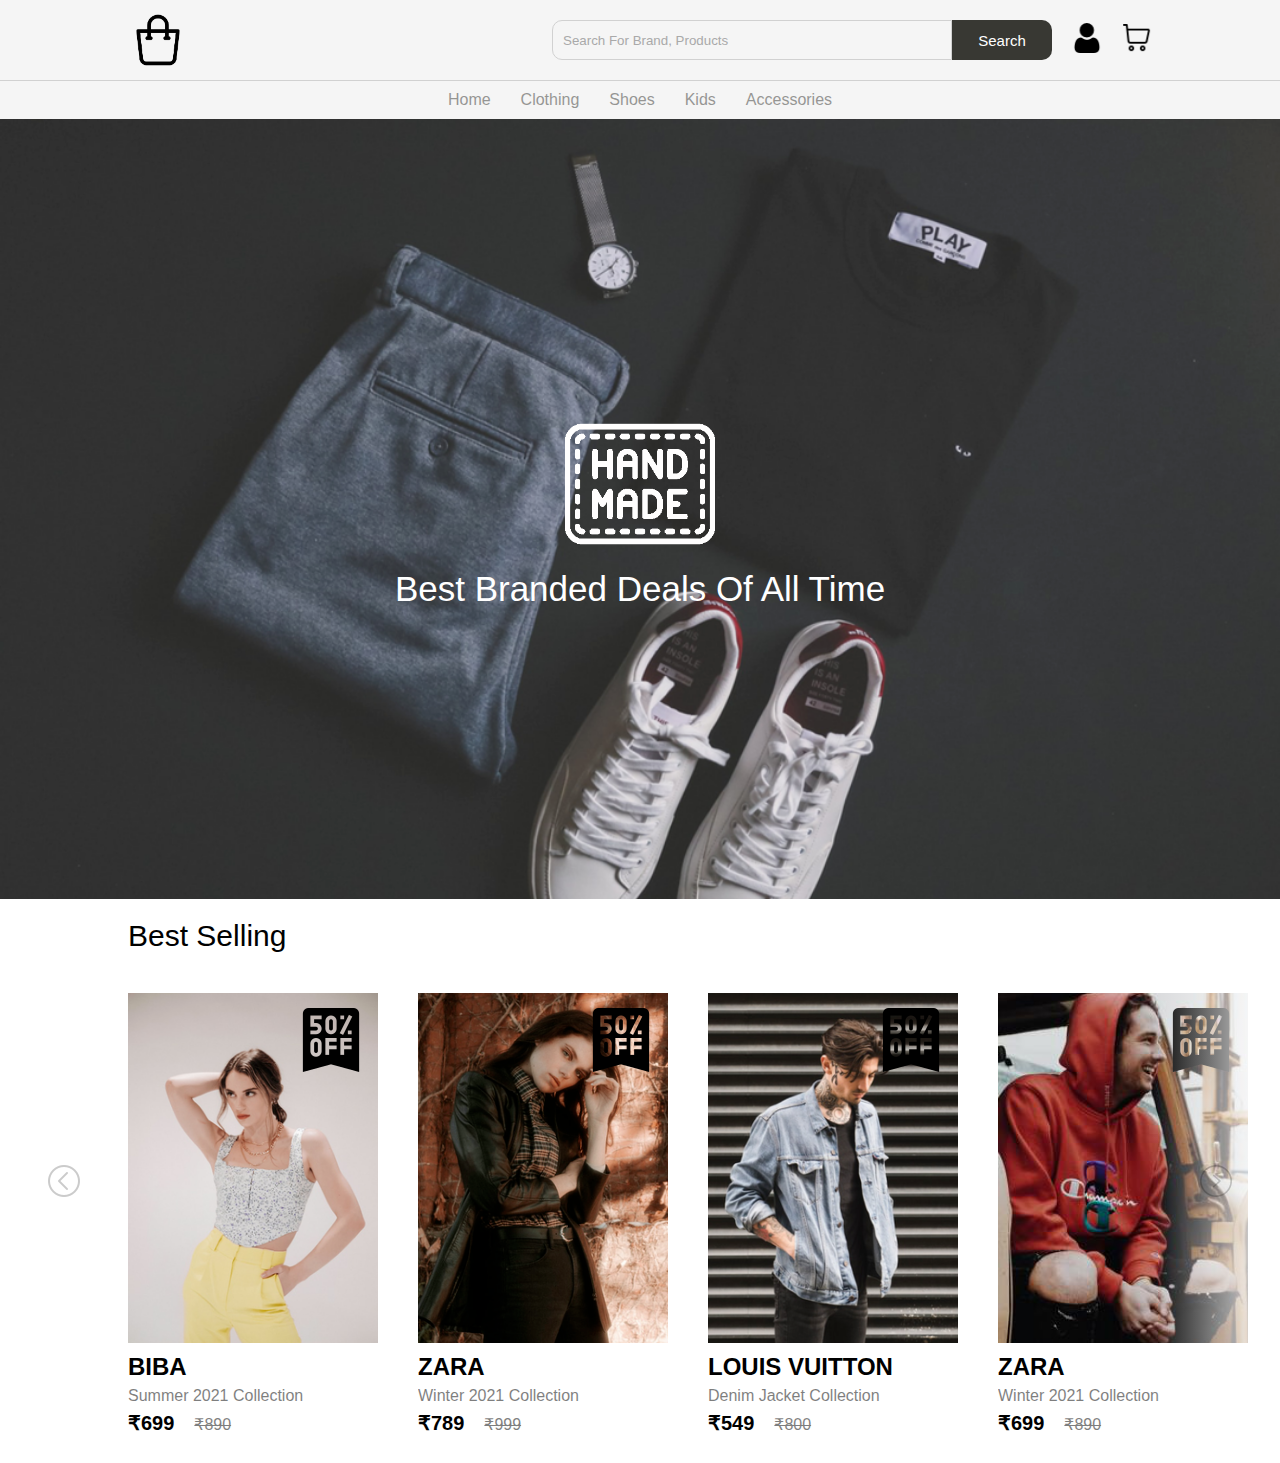
==== Container/index.html @ c37b9792 "completed : hero section" ====
<!DOCTYPE html>
<html lang="en">

<head>
    <meta charset="UTF-8">
    <meta http-equiv="X-UA-Compatible" content="IE=edge">
    <meta name="viewport" content="width=device-width, initial-scale=1.0">
    <title>E-commerce webiste</title>
    <link rel="stylesheet" href="css/home.css">
</head>

<body>
    <nav class="navBar"></nav>

    <header class="heroSection">
        <div class="herosectionContent">
            <img src="img/handmade.png" class="logo" alt="">
            <p class="subHeading">Best branded deals of all time</p>
        </div>
    </header>
    <section class="productHolder">
        <h2 class="productCategory">Best Selling</h2>
        <button class="preBtn"><img src="img/left-arrow.png" alt=""></button>
        <button class="nxtBtn"><img src="img/arrow-right.png" alt=""></button>
        <div class="productCardHolder">

            <div class="productCard">
                <div class="productImage">
                    <span class="discountTag"><img src="img/dicount.png" alt=""></span>
                    <img src="img/fashioncard1.png" class="productThumb" alt="">
                    <button class="productCardButton">add to cart</button>
                </div>
                <div class="productInfo">
                    <h2 class="productBand">Biba</h2>
                    <p class="productDescribtion">
                        Summer 2021 Collection
                    </p>
                    <span class="productPrice">₹699</span><span class="productActualPrice">₹890</span>
                </div>
            </div>

            <div class="productCard">
                <div class="productImage">
                    <span class="discountTag"><img src="img/dicount.png" alt=""></span>
                    <img src="img/fashioncard3.png" class="productThumb" alt="">
                    <button class="productCardButton">add to cart</button>
                </div>
                <div class="productInfo">
                    <h2 class="productBand">Zara</h2>
                    <p class="productDescribtion">
                        Winter 2021 Collection
                    </p>
                    <span class="productPrice">₹789</span><span class="productActualPrice">₹999</span>
                </div>
            </div>

            <div class="productCard">
                <div class="productImage">
                    <span class="discountTag"><img src="img/dicount.png" alt=""></span>
                    <img src="img/fashioncardmen1.png" class="productThumb" alt="">
                    <button class="productCardButton">add to cart</button>
                </div>
                <div class="productInfo">
                    <h2 class="productBand">Louis Vuitton</h2>
                    <p class="productDescribtion">
                        denim jacket Collection
                    </p>
                    <span class="productPrice">₹549</span><span class="productActualPrice">₹800</span>
                </div>
            </div>

            <div class="productCard">
                <div class="productImage">
                    <span class="discountTag"><img src="img/dicount.png" alt=""></span>
                    <img src="img/fashioncardmen2.png" class="productThumb" alt="">
                    <button class="productCardButton">add to cart</button>
                </div>
                <div class="productInfo">
                    <h2 class="productBand">Zara</h2>
                    <p class="productDescribtion">
                        Winter 2021 Collection
                    </p>
                    <span class="productPrice">₹699</span><span class="productActualPrice">₹890</span>
                </div>
            </div>

            <div class="productCard">
                <div class="productImage">
                    <span class="discountTag"><img src="img/dicount.png" alt=""></span>
                    <img src="img/fashioncardshoes.png" class="productThumb" alt="">
                    <button class="productCardButton">add to cart</button>
                </div>
                <div class="productInfo">
                    <h2 class="productBand">Zara</h2>
                    <p class="productDescribtion">
                        Winter 2021 Collection
                    </p>
                    <span class="productPrice">₹699</span><span class="productActualPrice">₹890</span>
                </div>
            </div>

            <div class="productCard">
                <div class="productImage">
                    <span class="discountTag"><img src="img/dicount.png" alt=""></span>
                    <img src="img/fashioncardbelt.png" class="productThumb" alt="">
                    <button class="productCardButton">add to cart</button>
                </div>
                <div class="productInfo">
                    <h2 class="productBand">Zara</h2>
                    <p class="productDescribtion">
                        Winter 2021 Collection
                    </p>
                    <span class="productPrice">₹699</span><span class="productActualPrice">₹890</span>
                </div>
            </div>

            <div class="productCard">
                <div class="productImage">
                    <span class="discountTag"><img src="img/dicount.png" alt=""></span>
                    <img src="img/fashioncardmen4.png" class="productThumb" alt="">
                    <button class="productCardButton">add to cart</button>
                </div>
                <div class="productInfo">
                    <h2 class="productBand">Zara</h2>
                    <p class="productDescribtion">
                        Winter 2021 Collection
                    </p>
                    <span class="productPrice">₹699</span><span class="productActualPrice">₹890</span>
                </div>
            </div>

        </div>
    </section>
    <script src="js/nav.js"></script>
    <script src="js/home.js"></script>
</body>

</html>
---- Container/css/home.css ----
@import 'nav.css';

.heroSection{
    width: 100%;
    height: calc(100vh - 120px);
    background-image: url('../img/herosectionimg.png');
    background-size: cover;
    display: flex;
    justify-content: center;
    align-items: center;
}

.herosectionContent .logo{
    height: 150px;
    display: block;
    margin: auto;
}

.herosectionContent .subHeading{
    margin-top: 10px;
    text-align: center;
    color: #fff;
    text-transform: capitalize;
    font-size: 35px;
    font-weight: 300;
}

/*section*/

.productHolder{
    position: relative;
    overflow: hidden;
    padding: 20px 0;
}

.productCategory{
    padding: 0 10vw;
    font-size: 30px;
    font-weight: 500;
    margin-bottom: 40px;
    text-transform: capitalize;
}

.productCardHolder{
    padding: 0 10vw;
    display: flex;
    overflow-x: auto;
    scroll-behavior: smooth;
}

.productCardHolder::-webkit-scrollbar{
    display: none;
}

.productCard{
    flex: 0 0 auto;
    width: 250px;
    height: 450px;
    margin-right: 40px;
}

.productImage{
    position: relative;
    width: 100%;
    height: 350px;
    overflow: hidden;
}

.productThumb{
    width: 100%;
    height: 350px;
    object-fit: cover;
}

.discountTag{
    position:absolute;
    padding: 5px;
    border-radius: 5px;
    right: 10px;
    top: 10px;
    background: transparent;
}

.productCardButton{
    position: absolute;
    bottom: 10px;
    left: 50%;
    transform: translateX(-50%);
    padding: 10px;
    width: 90%;
    text-transform: capitalize;
    border: none;
    outline: none;
    background: #fff;
    border-radius: 5px;
    transition: 0.5s;
    cursor: pointer;
    opacity: 0;
}

.productCardButton:hover{
    background: #efefef;
    transition: .5s;
}

.productCard:hover .productCardButton{
    opacity: 1;
}

.productInfo{
    width: 100%;
    height: 100px;
    padding-top: 10px;
}

.productBand{
    text-transform: uppercase;
}

.productDescribtion{
    width: 100%;
    height: 20px;
    line-height: 20px;
    overflow: hidden;
    opacity: 0.5;
    text-transform: capitalize;
    margin: 5px 0;
}

.productPrice{
    font-weight: 900;
    font-size: 20px;
}

.productActualPrice{
    margin-left: 20px;
    opacity: 0.5;
    text-decoration: line-through;
}


.preBtn, .nxtBtn{
    border: none;
    width: 10vw;
    height: 100%;
    position: absolute;
    top: 0;
    display: flex;
    justify-content: center;
    align-items: center;
    background: linear-gradient(90deg, rgba(255, 255, 255, 0) 0%,#fff 100%);
    cursor: pointer;
    z-index: 8;
}

.preBtn{
    left: 0;
    
}

.nxtBtn{
    right: 0;

}

.preBtn img, .nxtBtn img{
    opacity: 0.2;;
}

.preBtn:hover img, .nxtBtn:hover img{
    opacity: 1;
}
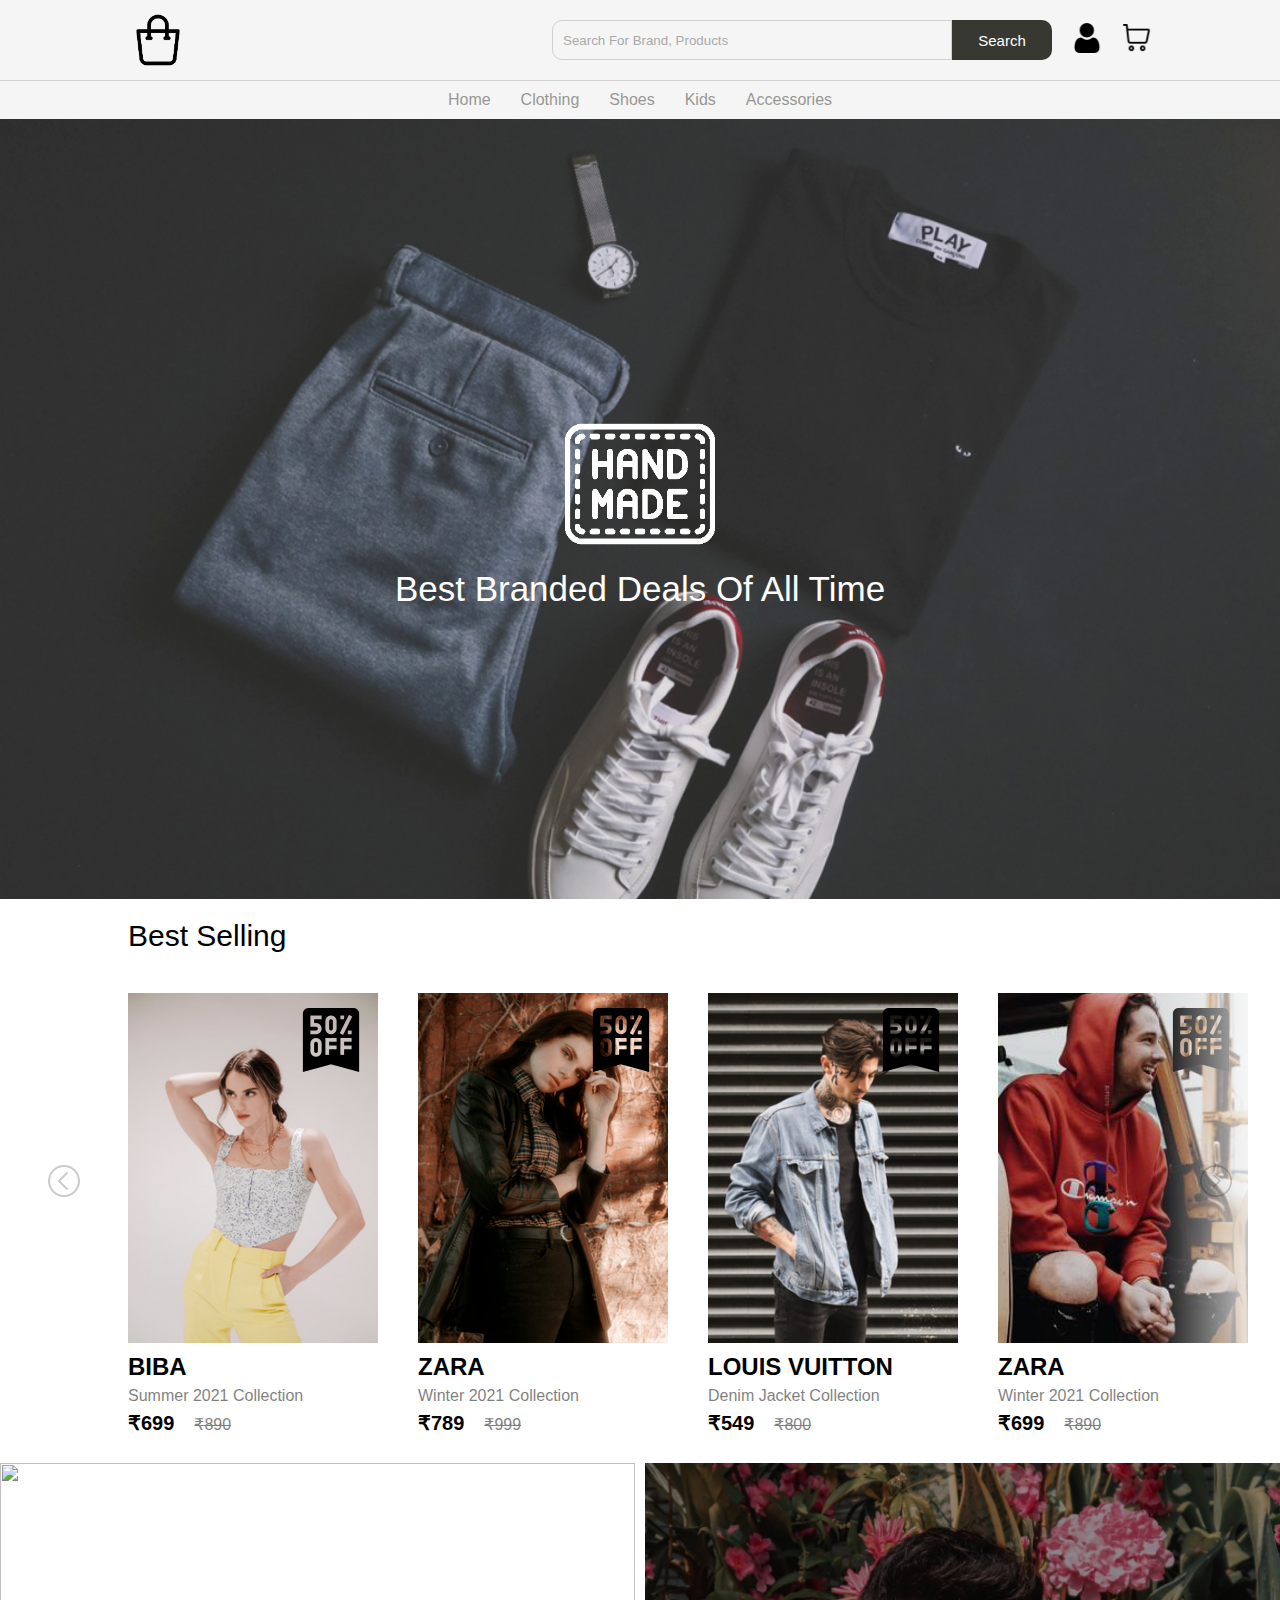
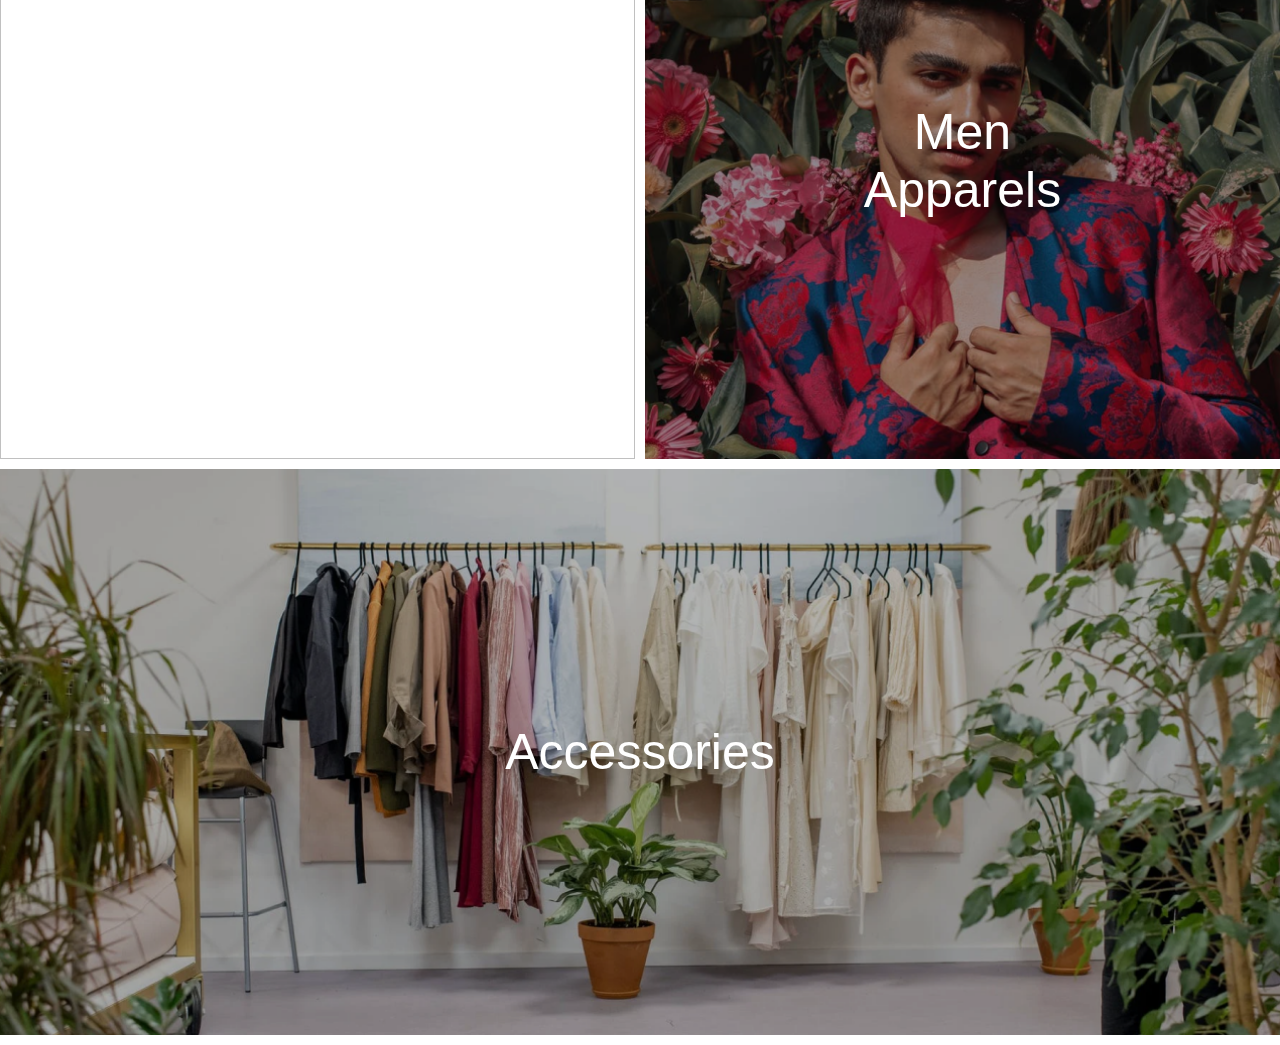
==== commit ddd5eb30: "update 22/11" ====
--- a/Container/index.html
+++ b/Container/index.html
@@ -131,6 +131,26 @@
 
         </div>
     </section>
+
+
+    <section class="collectionHolder">
+        <a href="women.html" class="collectionContainer">
+            <img src="img/women-Collection.png" alt="">
+            <p class="collectionTitle">Women <br> Apparels </p>
+        </a>
+
+        <a href="#" class="collectionContainer">
+            <img src="img/men-collection.png" alt="">
+            <p class="collectionTitle">Men <br> Apparels </p>
+        </a>
+
+        <a href="#" class="collectionContainer">
+            <img src="img/accessories-collection.png" alt="">
+            <p class="collectionTitle">Accessories </p>
+        </a>
+    </section>
+
+    
     <script src="js/nav.js"></script>
     <script src="js/home.js"></script>
 </body>
--- a/Container/css/home.css
+++ b/Container/css/home.css
@@ -171,3 +171,112 @@
     opacity: 1;
 }
 
+
+.collectionHolder{
+   width: 100%;
+   display: grid;
+   grid-template-columns: repeat(2, 1fr);
+   grid-gap: 10px; 
+}
+.collectionContainer{
+    position: relative;
+}
+
+.collectionContainer img{
+    width: 100%;
+    height: 100%;
+    object-fit: cover;
+}
+
+.collectionContainer p{
+    position: absolute;
+    top: 50%;
+    left: 50%;
+    transform: translate(-50%, -50%);
+    text-align: center;
+    color: #fff;
+    font-size: 50px;
+    text-transform: capitalize;
+}
+
+.collectionContainer:nth-child(3){
+    grid-column: span 2;
+    margin-bottom: 10px;
+}
+
+
+.womenBannerHolder{
+    width: 100%;
+   box-shadow: 5px 10px 18px #888888:
+}
+
+.bannerContainer img{
+    max-width: 100%;
+    height: auto;
+    display: block;
+    margin-left: auto;
+    margin-right: auto;
+    width: 100%;
+    border-radius: 20%;
+    transition: 0.8s ease;
+}
+.productcard{
+    position: relative;
+    padding-top: 20vh;
+}
+
+.bannerContainer img:hover{
+    transition: 1.2s ease;
+    -webkit-transform: scale(1.1);
+    -ms-transform: scale(1.1);
+    transform: scale(1.1);
+    transition: 1s ease;
+}
+
+*
+{
+  box-sizing: border-box;
+  font-family: 'Open Sans', 'Arial', sans-serif;
+}
+
+.listing
+{
+  list-style: none;
+  margin: 0;
+  padding: 0;
+  display: flex;
+  flex-wrap: wrap;
+  justify-content: space-between;
+  
+  /*just for pen positioning*/
+  position: absolute;
+  top: 20%;
+  left: 50%;
+  transform: translateX(-50%);
+  width: 900px;
+}
+
+.product
+{
+  width: 240px;
+  position: relative;
+}
+
+.product a
+{
+  text-decoration: none;
+}
+
+.img-wrapper
+{
+  display: block;
+  width: 100%;
+  height: 240px;
+  border: 1px solid #afafaf;
+  border-bottom: 0;
+  overflow: hidden;
+  text-align: center;
+}
+
+/*cardHolder*/
+
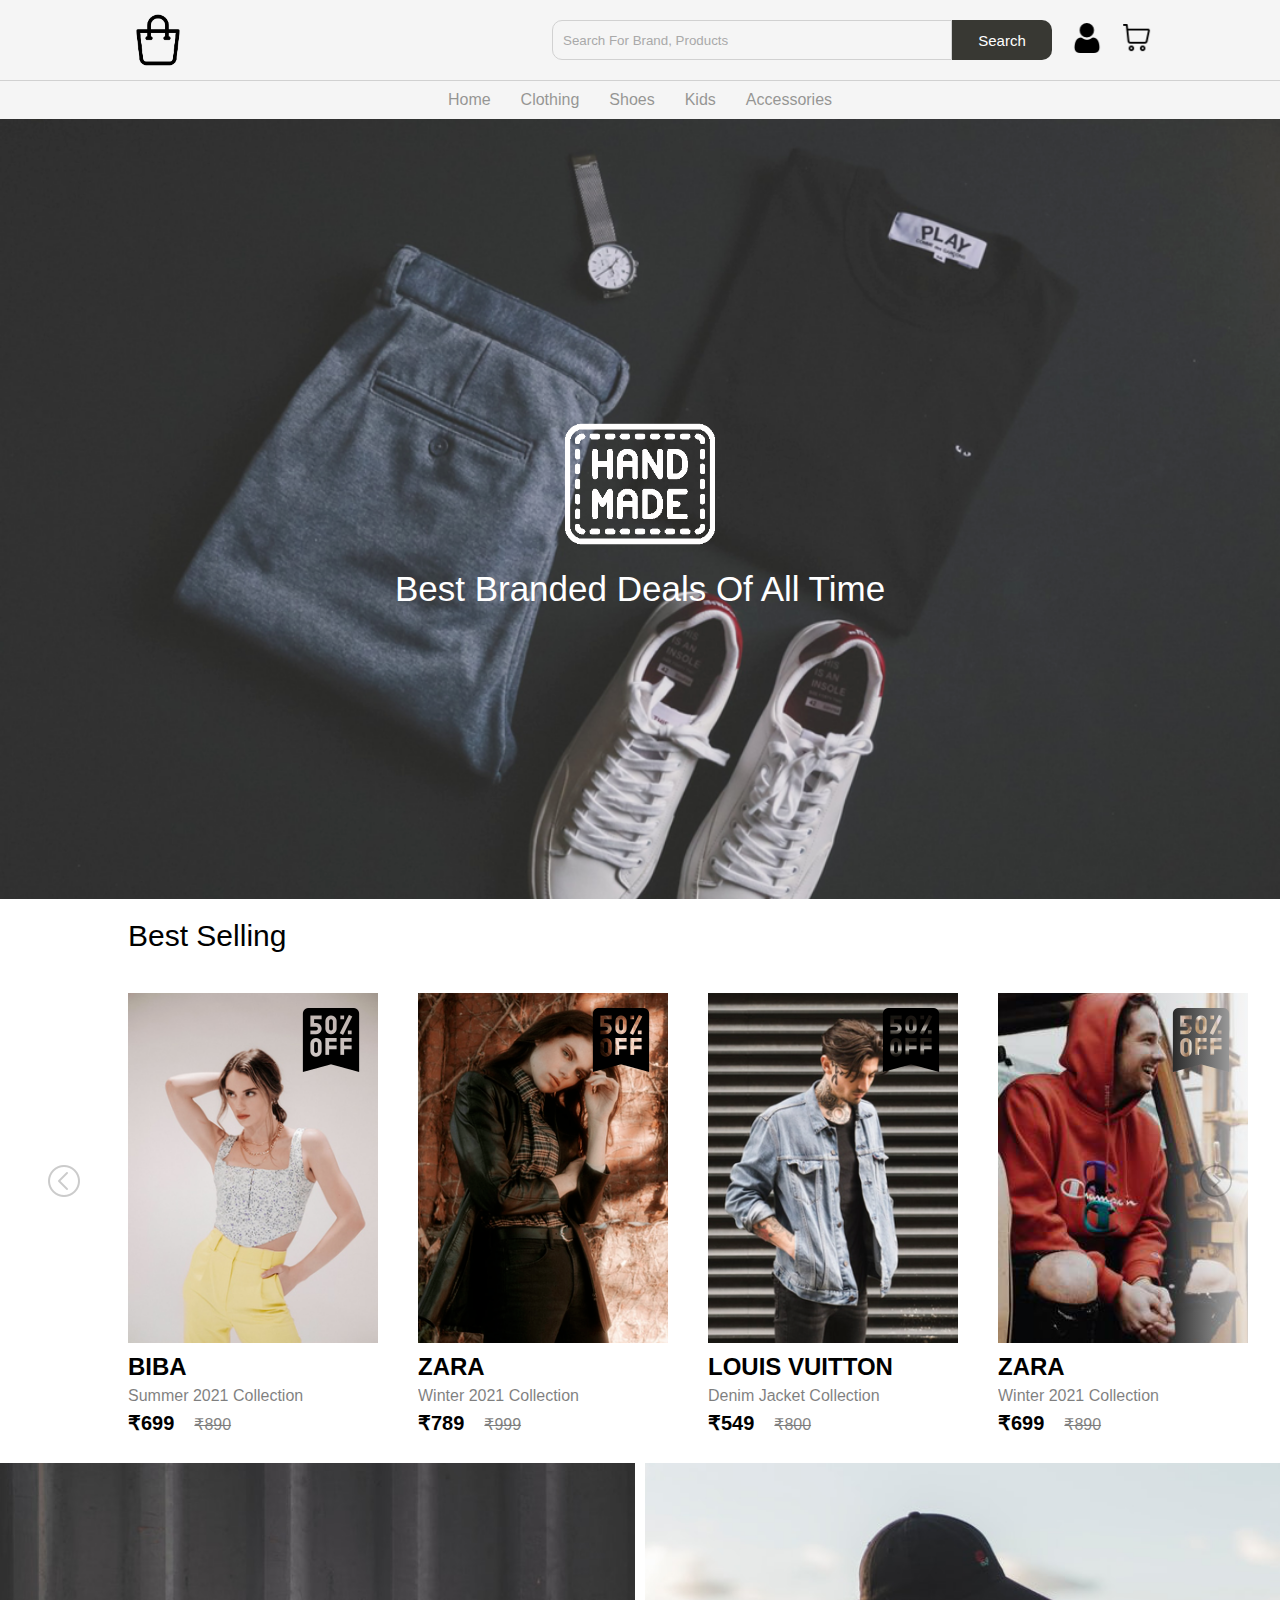
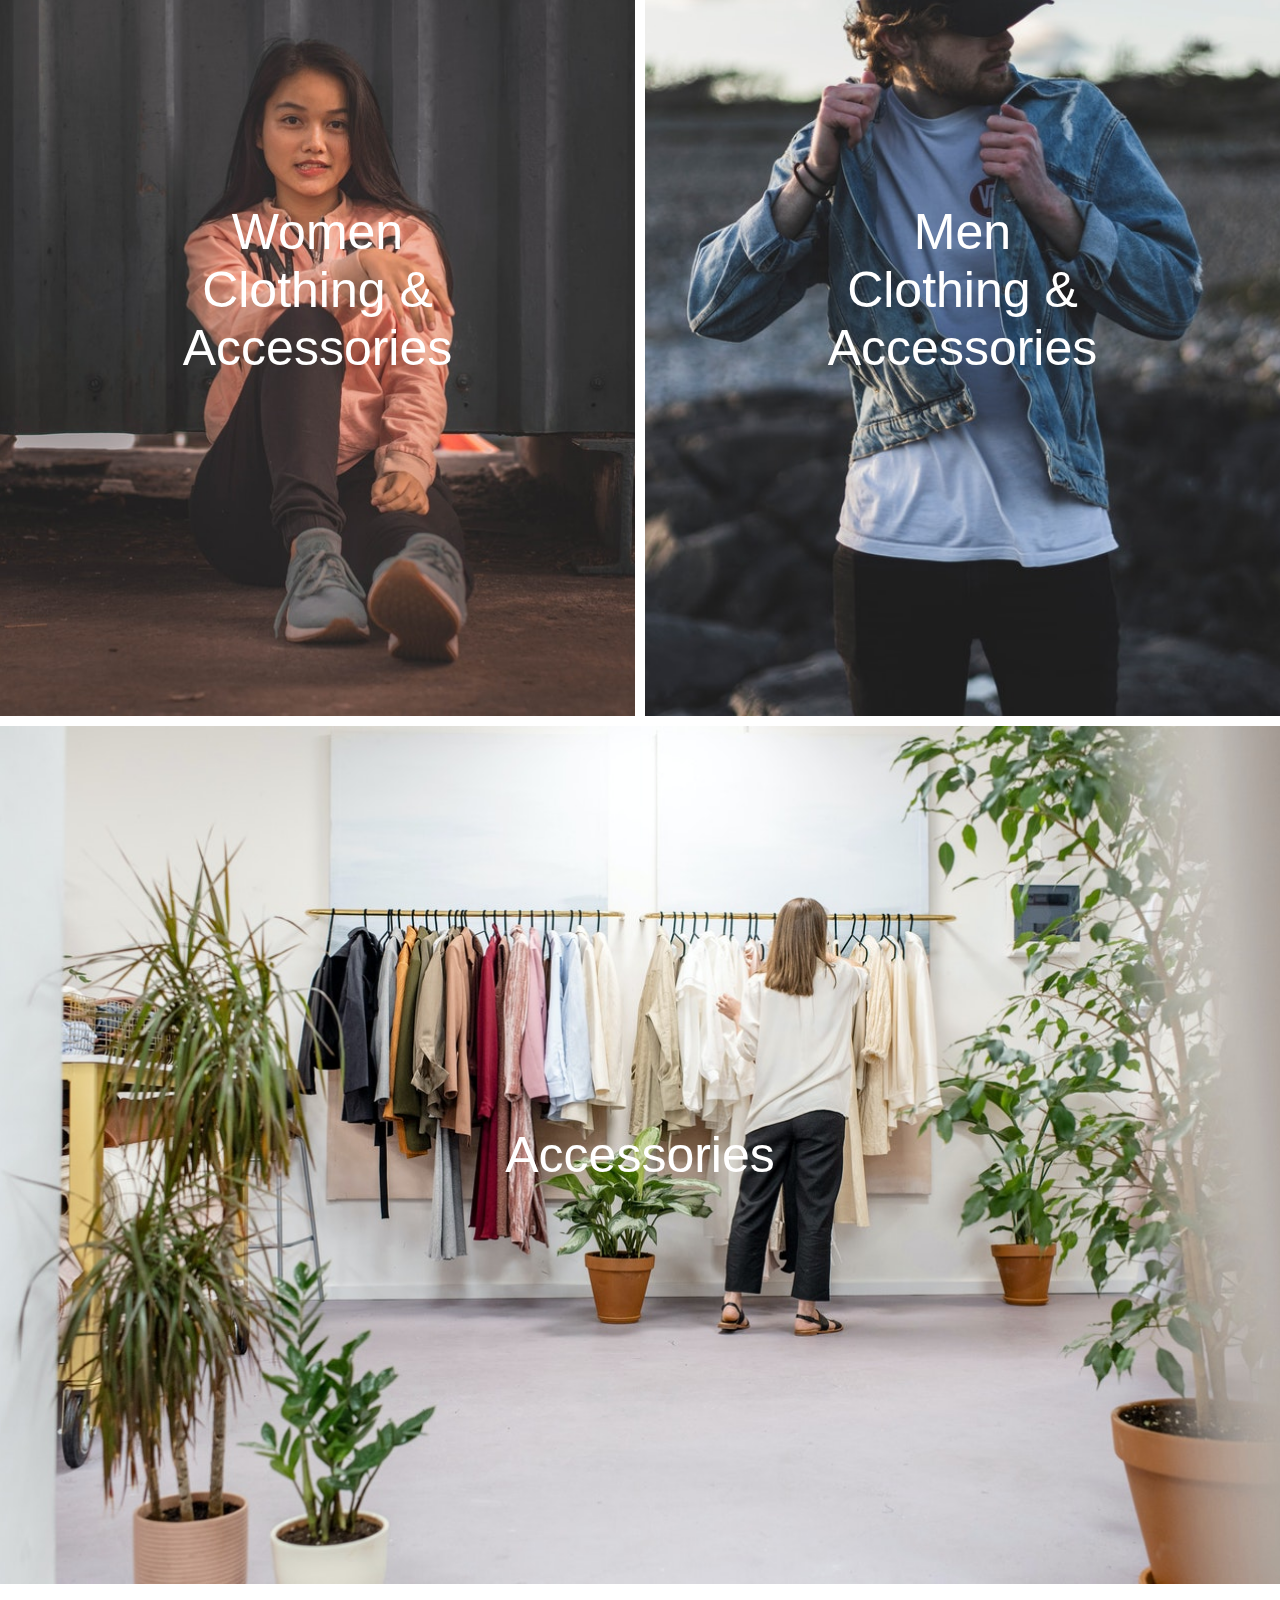
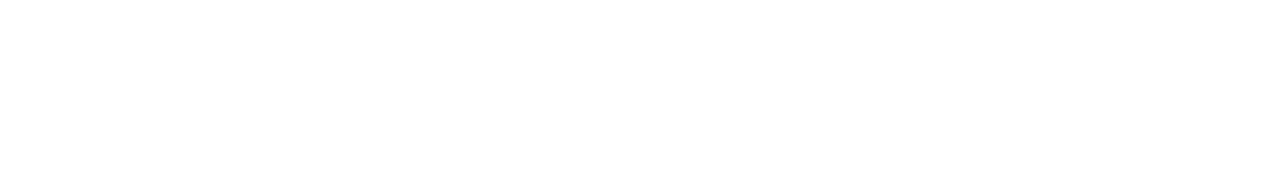
==== commit 2a40f499: "update" ====
--- a/Container/index.html
+++ b/Container/index.html
@@ -135,17 +135,17 @@
 
     <section class="collectionHolder">
         <a href="women.html" class="collectionContainer">
-            <img src="img/women-Collection.png" alt="">
-            <p class="collectionTitle">Women <br> Apparels </p>
+            <img src="img/women-collection.jpg" alt="">
+            <p class="collectionTitle">Women <br> Clothing & Accessories </p>
         </a>
 
         <a href="#" class="collectionContainer">
-            <img src="img/men-collection.png" alt="">
-            <p class="collectionTitle">Men <br> Apparels </p>
+            <img src="img/men-fashion.jpg" alt="">
+            <p class="collectionTitle">Men <br> Clothing & Accessories</p>
         </a>
 
         <a href="#" class="collectionContainer">
-            <img src="img/accessories-collection.png" alt="">
+            <img src="img/accesories.jpg" alt="">
             <p class="collectionTitle">Accessories </p>
         </a>
     </section>
--- a/Container/css/home.css
+++ b/Container/css/home.css
@@ -177,6 +177,8 @@
    display: grid;
    grid-template-columns: repeat(2, 1fr);
    grid-gap: 10px; 
+   margin-bottom: 20vh;
+
 }
 .collectionContainer{
     position: relative;
@@ -186,6 +188,10 @@
     width: 100%;
     height: 100%;
     object-fit: cover;
+}
+
+.collectionContainer:hover{
+    opacity: 0.8;
 }
 
 .collectionContainer p{
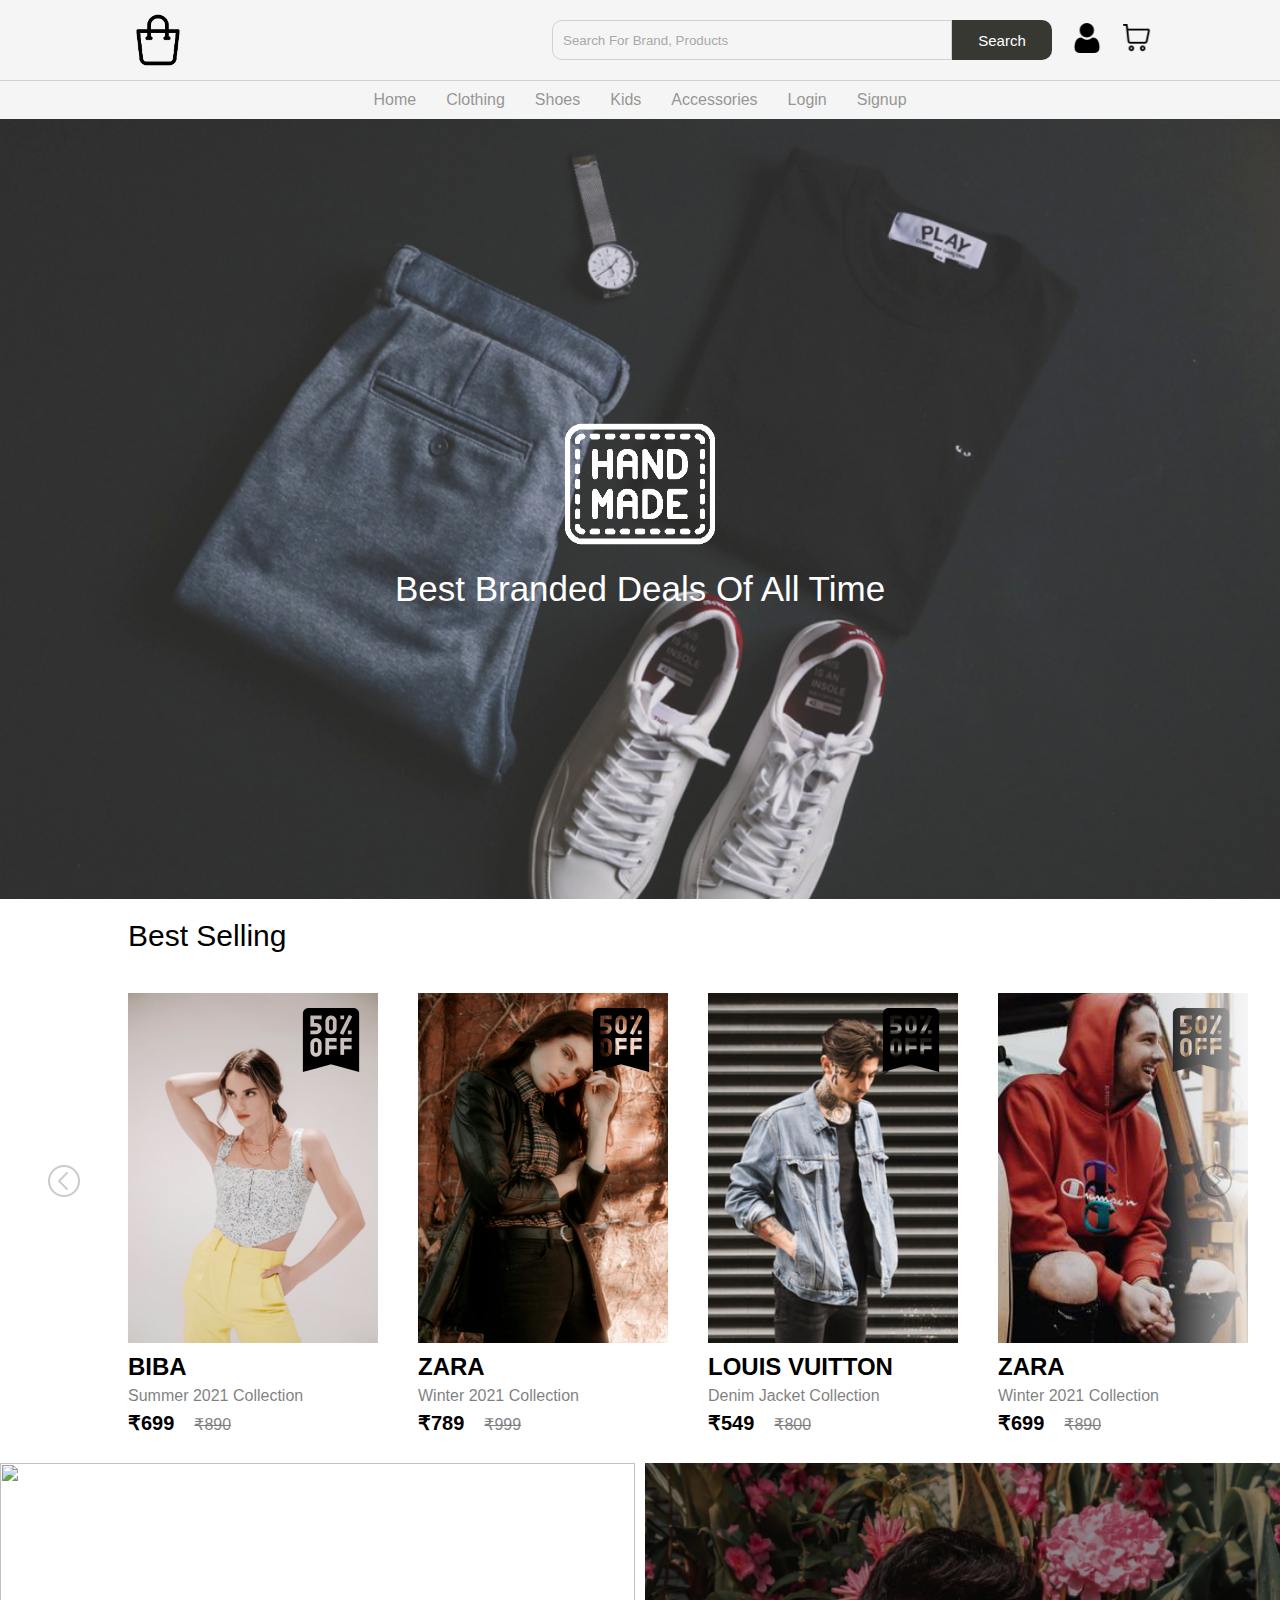
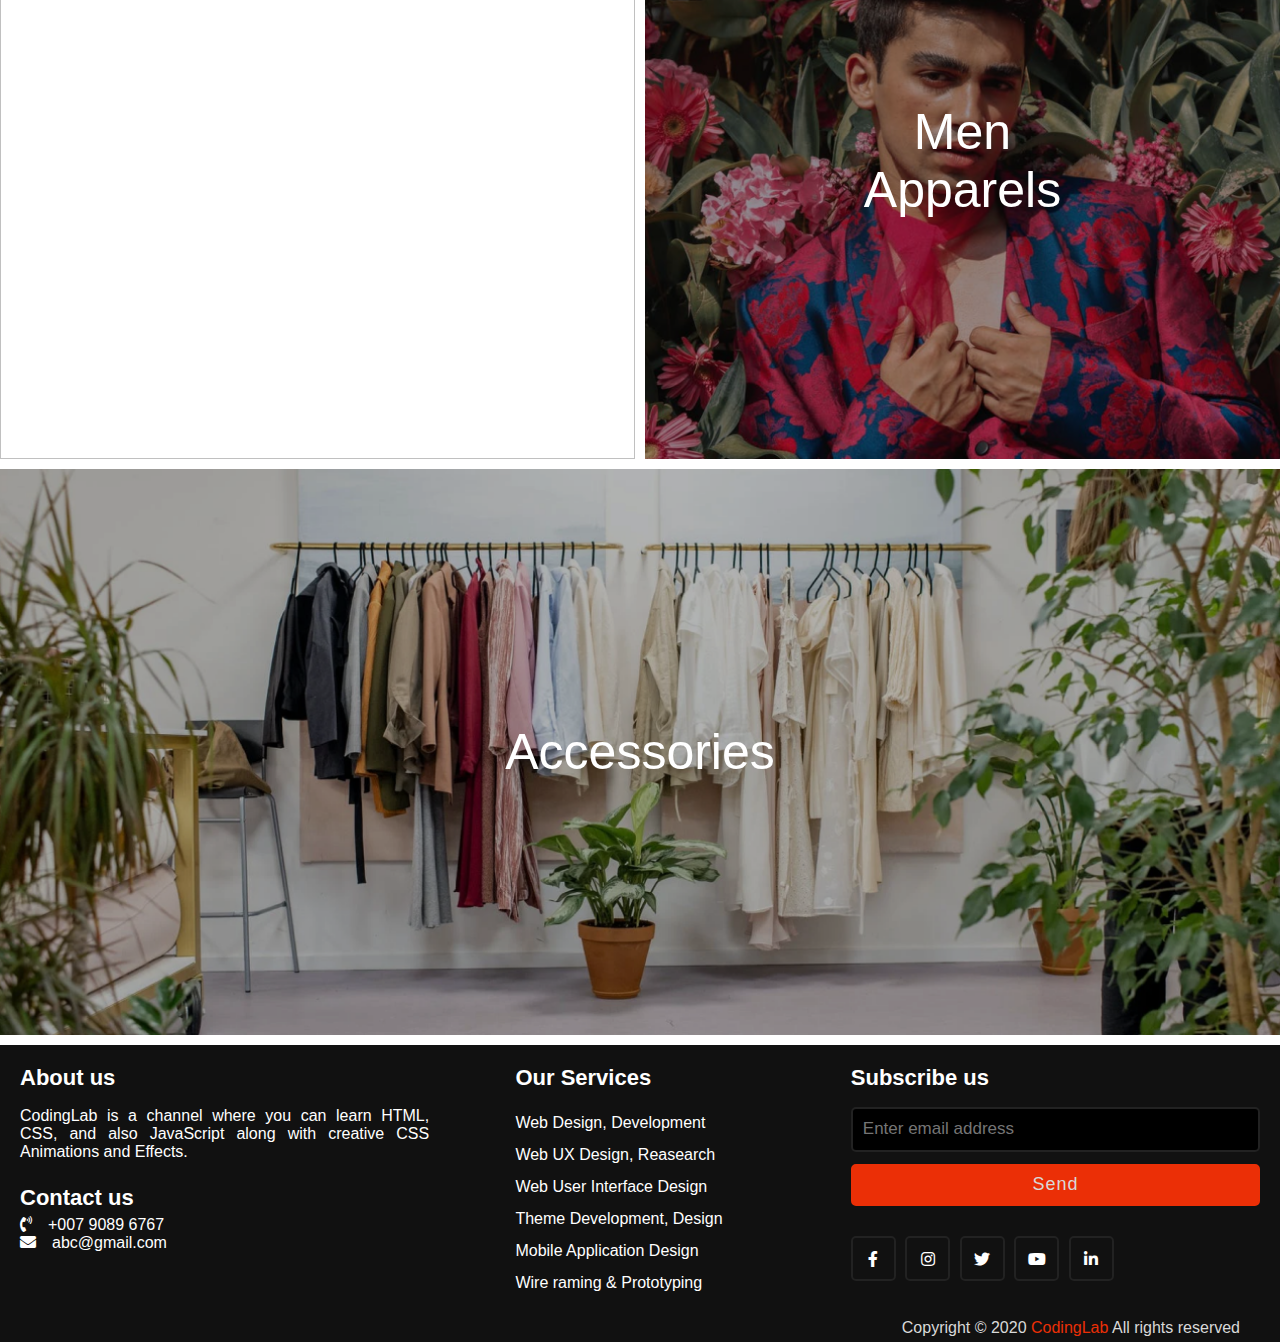
==== commit ace889a3: "update" ====
--- a/Container/index.html
+++ b/Container/index.html
@@ -6,6 +6,7 @@
     <meta http-equiv="X-UA-Compatible" content="IE=edge">
     <meta name="viewport" content="width=device-width, initial-scale=1.0">
     <title>E-commerce webiste</title>
+    <link rel="stylesheet" href="https://cdnjs.cloudflare.com/ajax/libs/font-awesome/5.15.2/css/all.min.css"/>
     <link rel="stylesheet" href="css/home.css">
 </head>
 
@@ -135,24 +136,71 @@
 
     <section class="collectionHolder">
         <a href="women.html" class="collectionContainer">
-            <img src="img/women-collection.jpg" alt="">
-            <p class="collectionTitle">Women <br> Clothing & Accessories </p>
+            <img src="img/women-Collection.png" alt="">
+            <p class="collectionTitle">Women <br> Apparels </p>
         </a>
 
         <a href="#" class="collectionContainer">
-            <img src="img/men-fashion.jpg" alt="">
-            <p class="collectionTitle">Men <br> Clothing & Accessories</p>
+            <img src="img/men-collection.png" alt="">
+            <p class="collectionTitle">Men <br> Apparels </p>
         </a>
 
         <a href="#" class="collectionContainer">
-            <img src="img/accesories.jpg" alt="">
+            <img src="img/accessories-collection.png" alt="">
             <p class="collectionTitle">Accessories </p>
         </a>
     </section>
 
+    <footer>
+        <div class="content">
+          <div class="left box">
+            <div class="upper">
+              <div class="topic">About us</div>
+              <p>CodingLab is a channel where you can learn HTML,
+              CSS, and also JavaScript along with creative CSS Animations and Effects.</p>
+            </div>
+            <div class="lower">
+              <div class="topic">Contact us</div>
+              <div class="phone">
+                <a href="#"><i class="fas fa-phone-volume"></i>+007 9089 6767</a>
+              </div>
+              <div class="email">
+                <a href="#"><i class="fas fa-envelope"></i>abc@gmail.com</a>
+              </div>
+            </div>
+          </div>
+          <div class="middle box">
+            <div class="topic">Our Services</div>
+            <div><a href="#">Web Design, Development</a></div>
+            <div><a href="#">Web UX Design, Reasearch</a></div>
+            <div><a href="#">Web User Interface Design</a></div>
+            <div><a href="#">Theme Development, Design</a></div>
+            <div><a href="#">Mobile Application Design</a></div>
+            <div><a href="#">Wire raming & Prototyping</a></div>
+          </div>
+          <div class="right box">
+            <div class="topic">Subscribe us</div>
+            <form action="#">
+              <input type="text" placeholder="Enter email address">
+              <input type="submit" name="" value="Send">
+              <div class="media-icons">
+                <a href="#"><i class="fab fa-facebook-f"></i></a>
+                <a href="#"><i class="fab fa-instagram"></i></a>
+                <a href="#"><i class="fab fa-twitter"></i></a>
+                <a href="#"><i class="fab fa-youtube"></i></a>
+                <a href="#"><i class="fab fa-linkedin-in"></i></a>
+              </div>
+            </form>
+          </div>
+        </div>
+        <div class="bottom">
+          <p>Copyright © 2020 <a href="#">CodingLab</a> All rights reserved</p>
+        </div>
+      </footer>
     
     <script src="js/nav.js"></script>
     <script src="js/home.js"></script>
+    
 </body>
 
 </html>--- a/Container/css/home.css
+++ b/Container/css/home.css
@@ -177,8 +177,6 @@
    display: grid;
    grid-template-columns: repeat(2, 1fr);
    grid-gap: 10px; 
-   margin-bottom: 20vh;
-
 }
 .collectionContainer{
     position: relative;
@@ -188,10 +186,6 @@
     width: 100%;
     height: 100%;
     object-fit: cover;
-}
-
-.collectionContainer:hover{
-    opacity: 0.8;
 }
 
 .collectionContainer p{
@@ -285,4 +279,139 @@
 }
 
 /*cardHolder*/
-
+@import url('https://fonts.googleapis.com/css2?family=Poppins:wght@200;300;400;500;600;700&display=swap');
+*{
+  margin: 0;
+  padding: 0;
+  box-sizing: border-box;
+  font-family: 'Poppins',sans-serif;
+  text-decoration: none;
+}
+footer{
+  width: 100%;
+  bottom: 0;
+  left: 0;
+  background: #111;
+}
+footer .content{
+  max-width: 1350px;
+  margin: auto;
+  padding: 20px;
+  display: flex;
+  flex-wrap: wrap;
+  justify-content: space-between;
+}
+footer .content p,a{
+  color: #fff;
+}
+footer .content .box{
+  width: 33%;
+  transition: all 0.4s ease;
+}
+footer .content .topic{
+  font-size: 22px;
+  font-weight: 600;
+  color: #fff;
+  margin-bottom: 16px;
+
+}
+footer .content p{
+  text-align: justify;
+}
+footer .content .lower .topic{
+  margin: 24px 0 5px 0;
+}
+footer .content .lower i{
+  padding-right: 16px;
+}
+footer .content .middle{
+  padding-left: 80px;
+}
+footer .content .middle a{
+  line-height: 32px;
+}
+footer .content .right input[type="text"]{
+  height: 45px;
+  width: 100%;
+  outline: none;
+  color: #d9d9d9;
+  background: #000;
+  border-radius: 5px;
+  padding-left: 10px;
+  font-size: 17px;
+  border: 2px solid #222222;
+}
+footer .content .right input[type="submit"]{
+  height: 42px;
+  width: 100%;
+  font-size: 18px;
+  color: #d9d9d9;
+  background: #eb2f06;
+  outline: none;
+  border-radius: 5px;
+  letter-spacing: 1px;
+  cursor: pointer;
+  margin-top: 12px;
+  border: 2px solid #eb2f06;
+  transition: all 0.3s ease-in-out;
+}
+.content .right input[type="submit"]:hover{
+  background: none;
+  color:  #eb2f06;
+}
+footer .content .media-icons a{
+  font-size: 16px;
+  height: 45px;
+  width: 45px;
+  display: inline-block;
+  text-align: center;
+  line-height: 43px;
+  border-radius: 5px;
+  border: 2px solid #222222;
+  margin: 30px 5px 0 0;
+  transition: all 0.3s ease;
+}
+.content .media-icons a:hover{
+  border-color: #eb2f06;
+}
+footer .bottom{
+  width: 100%;
+  text-align: right;
+  color: #d9d9d9;
+  padding: 0 40px 5px 0;
+}
+footer .bottom a{
+  color: #eb2f06;
+}
+footer a{
+  transition: all 0.3s ease;
+}
+footer a:hover{
+  color: #eb2f06;
+}
+@media (max-width:1100px) {
+  footer .content .middle{
+    padding-left: 50px;
+  }
+}
+@media (max-width:950px){
+  footer .content .box{
+    width: 50%;
+  }
+  .content .right{
+    margin-top: 40px;
+  }
+}
+@media (max-width:560px){
+  footer{
+    position: relative;
+  }
+  footer .content .box{
+    width: 100%;
+    margin-top: 30px;
+  }
+  footer .content .middle{
+    padding-left: 0;
+  }
+}
+
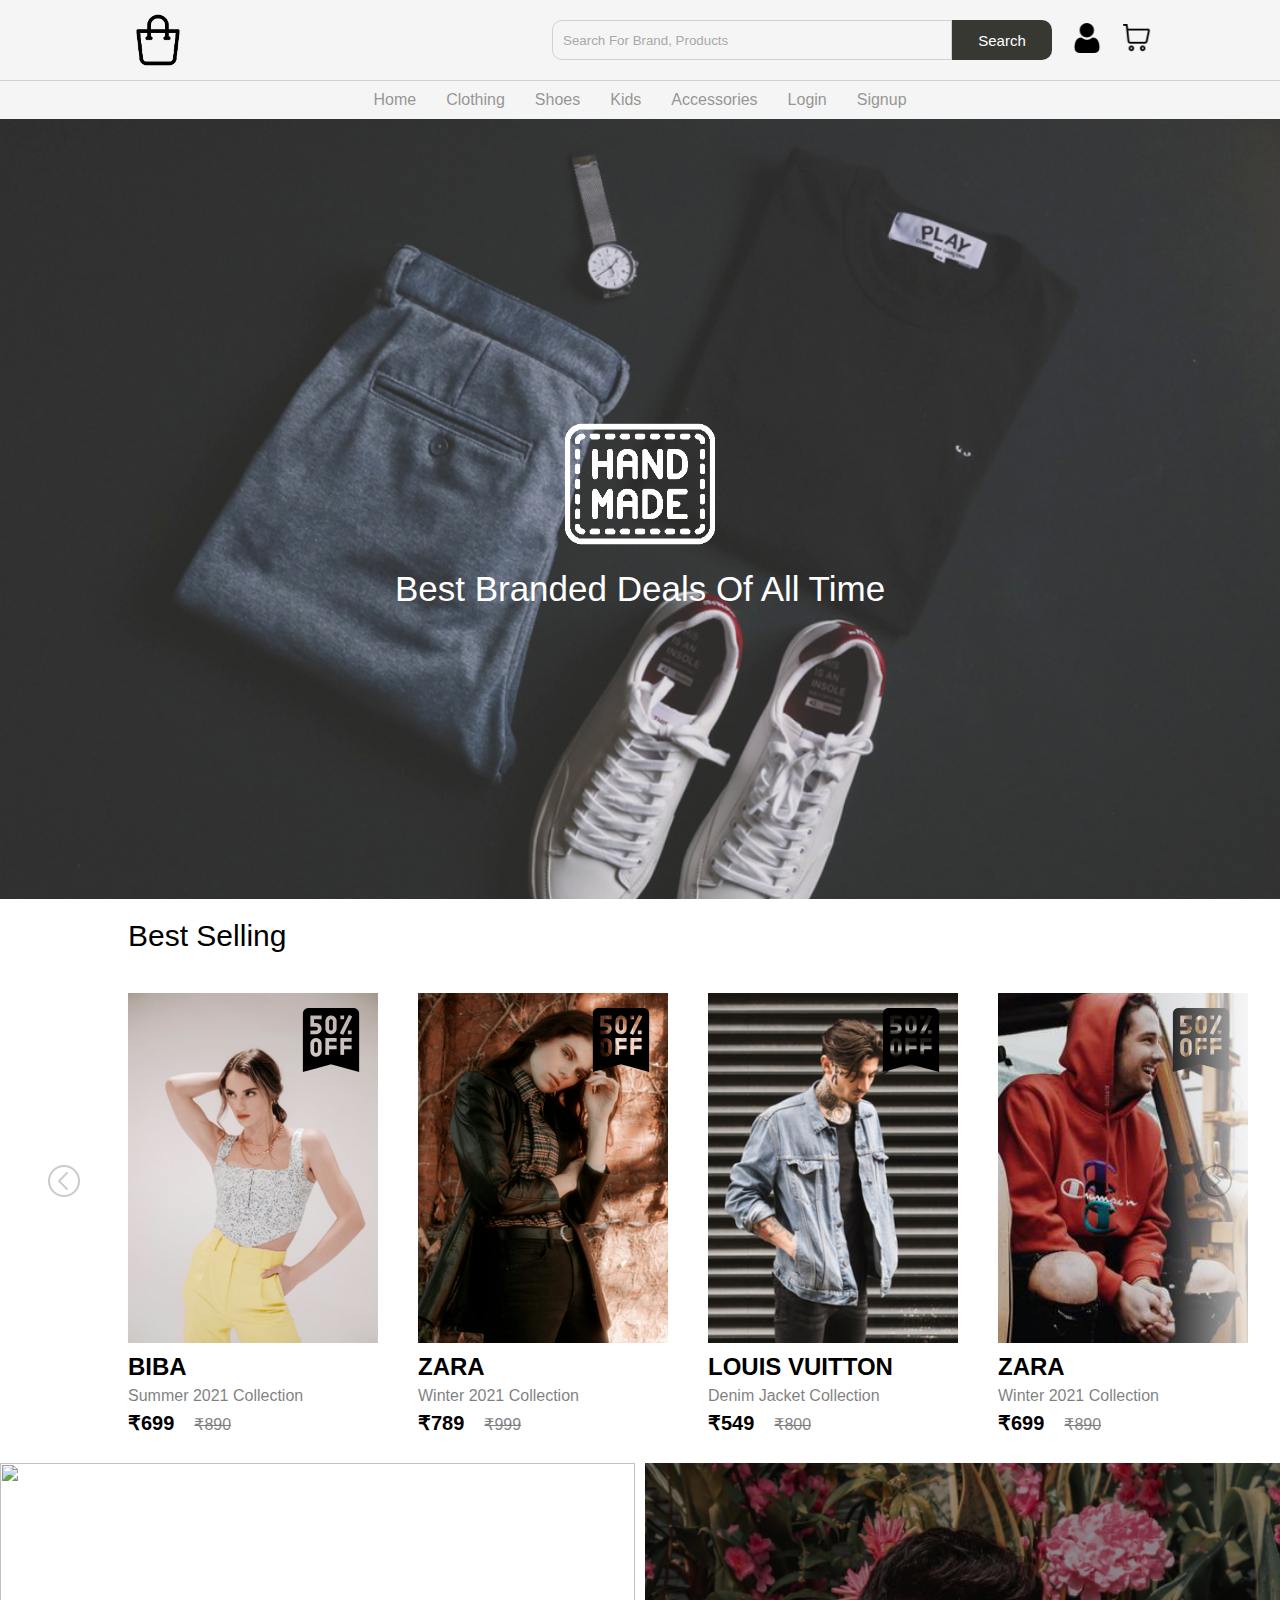
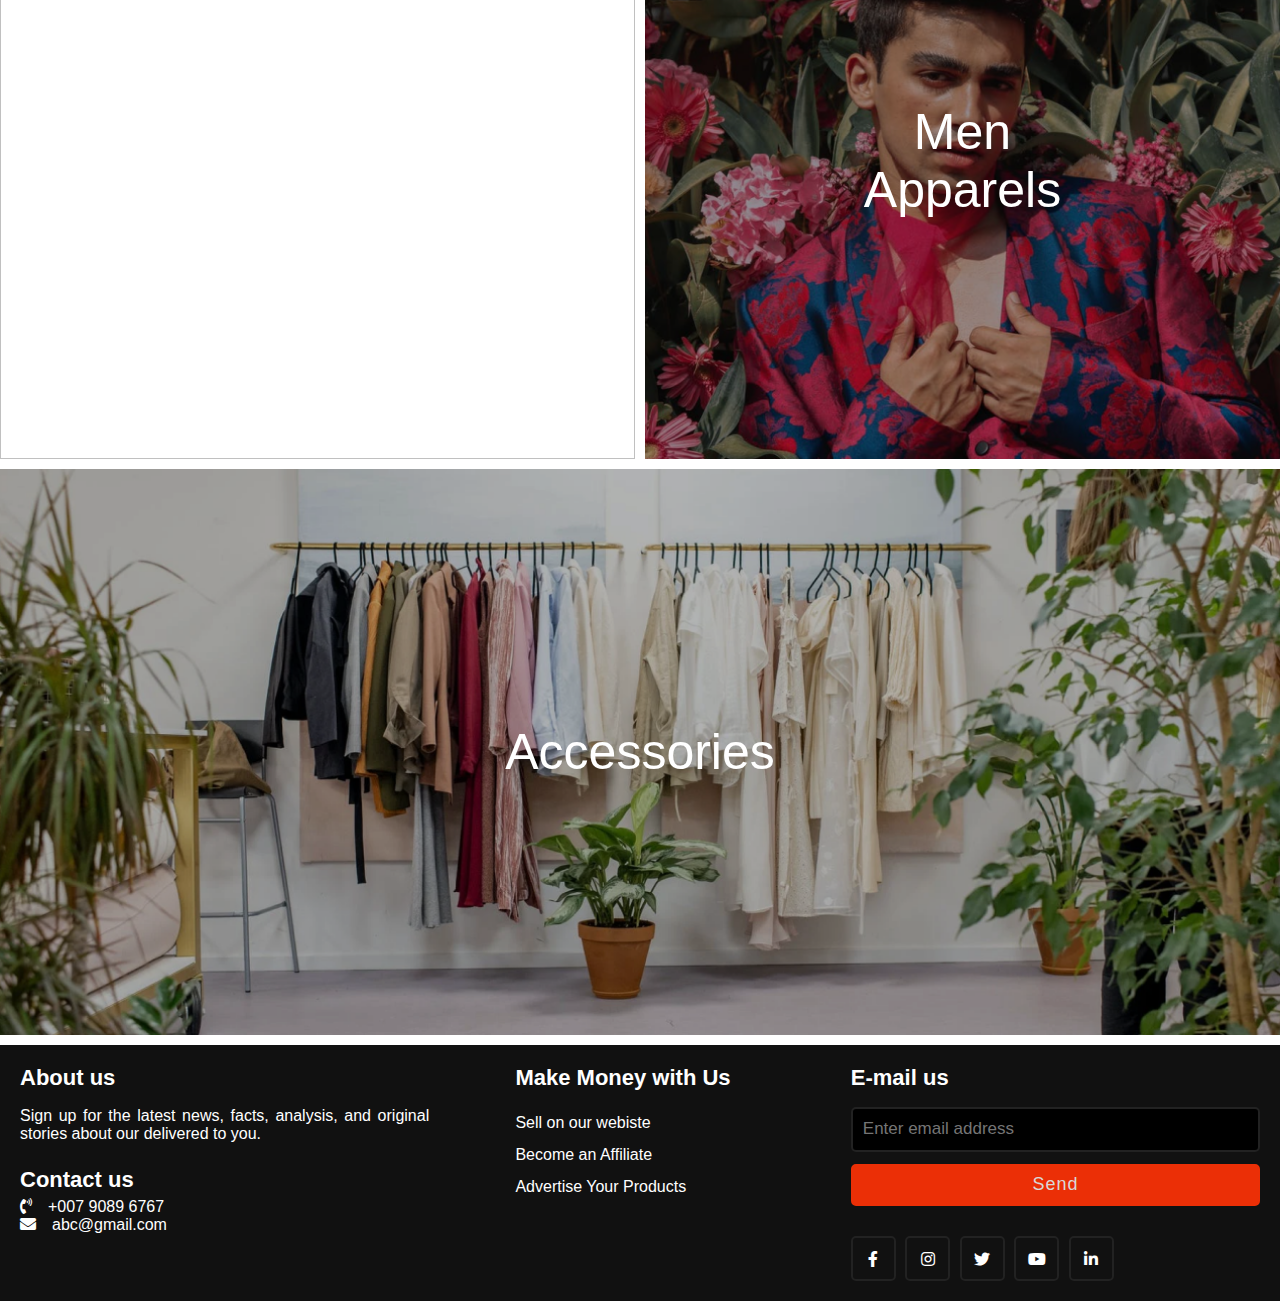
==== commit 97cac773: "update v5.1" ====
--- a/Container/index.html
+++ b/Container/index.html
@@ -9,7 +9,6 @@
     <link rel="stylesheet" href="https://cdnjs.cloudflare.com/ajax/libs/font-awesome/5.15.2/css/all.min.css"/>
     <link rel="stylesheet" href="css/home.css">
 </head>
-
 <body>
     <nav class="navBar"></nav>
 
@@ -156,8 +155,7 @@
           <div class="left box">
             <div class="upper">
               <div class="topic">About us</div>
-              <p>CodingLab is a channel where you can learn HTML,
-              CSS, and also JavaScript along with creative CSS Animations and Effects.</p>
+              <p>Sign up for the latest news, facts, analysis, and original stories about our delivered to you.</p>
             </div>
             <div class="lower">
               <div class="topic">Contact us</div>
@@ -170,16 +168,13 @@
             </div>
           </div>
           <div class="middle box">
-            <div class="topic">Our Services</div>
-            <div><a href="#">Web Design, Development</a></div>
-            <div><a href="#">Web UX Design, Reasearch</a></div>
-            <div><a href="#">Web User Interface Design</a></div>
-            <div><a href="#">Theme Development, Design</a></div>
-            <div><a href="#">Mobile Application Design</a></div>
-            <div><a href="#">Wire raming & Prototyping</a></div>
+            <div class="topic">Make Money with Us</div>
+            <div><a href="#">Sell on our webiste</a></div>
+            <div><a href="#">Become an Affiliate</a></div>
+            <div><a href="#">Advertise Your Products</a></div>
           </div>
           <div class="right box">
-            <div class="topic">Subscribe us</div>
+            <div class="topic">E-mail us</div>
             <form action="#">
               <input type="text" placeholder="Enter email address">
               <input type="submit" name="" value="Send">
@@ -193,9 +188,6 @@
             </form>
           </div>
         </div>
-        <div class="bottom">
-          <p>Copyright © 2020 <a href="#">CodingLab</a> All rights reserved</p>
-        </div>
       </footer>
     
     <script src="js/nav.js"></script>
